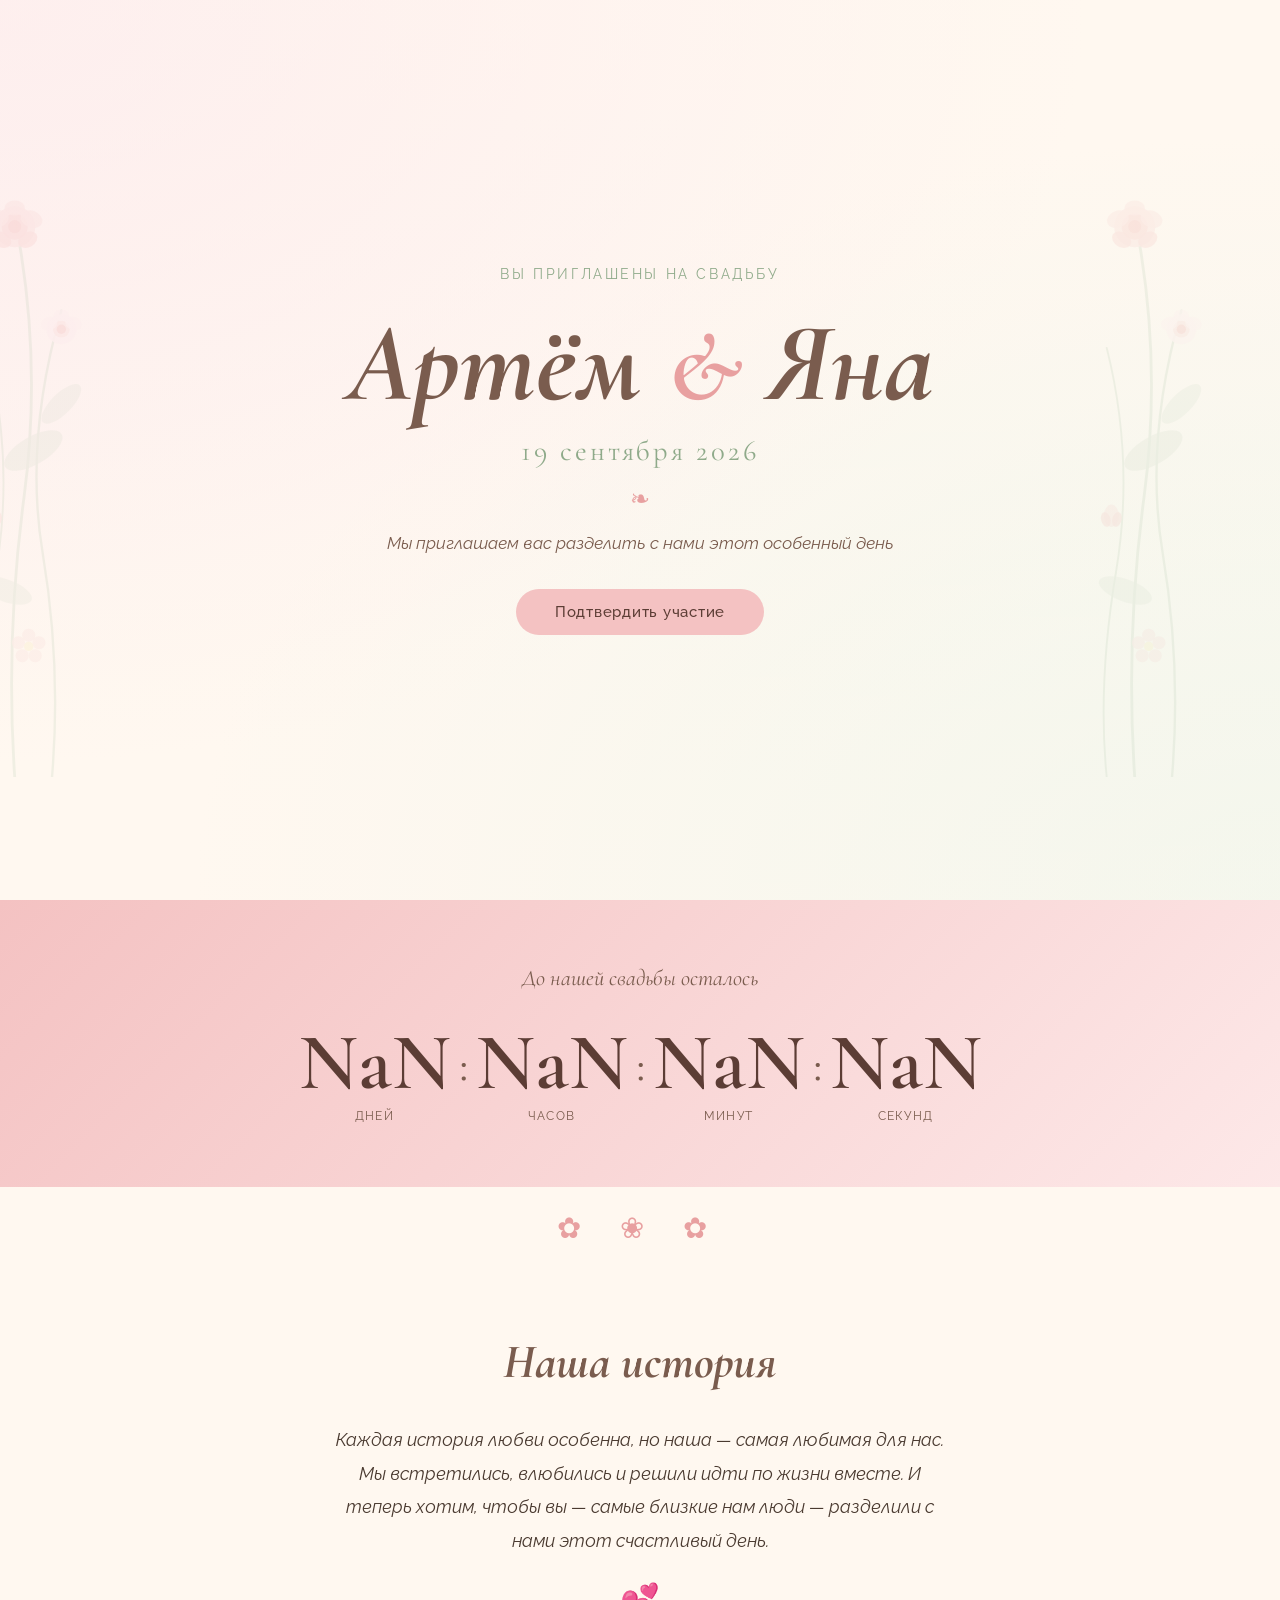
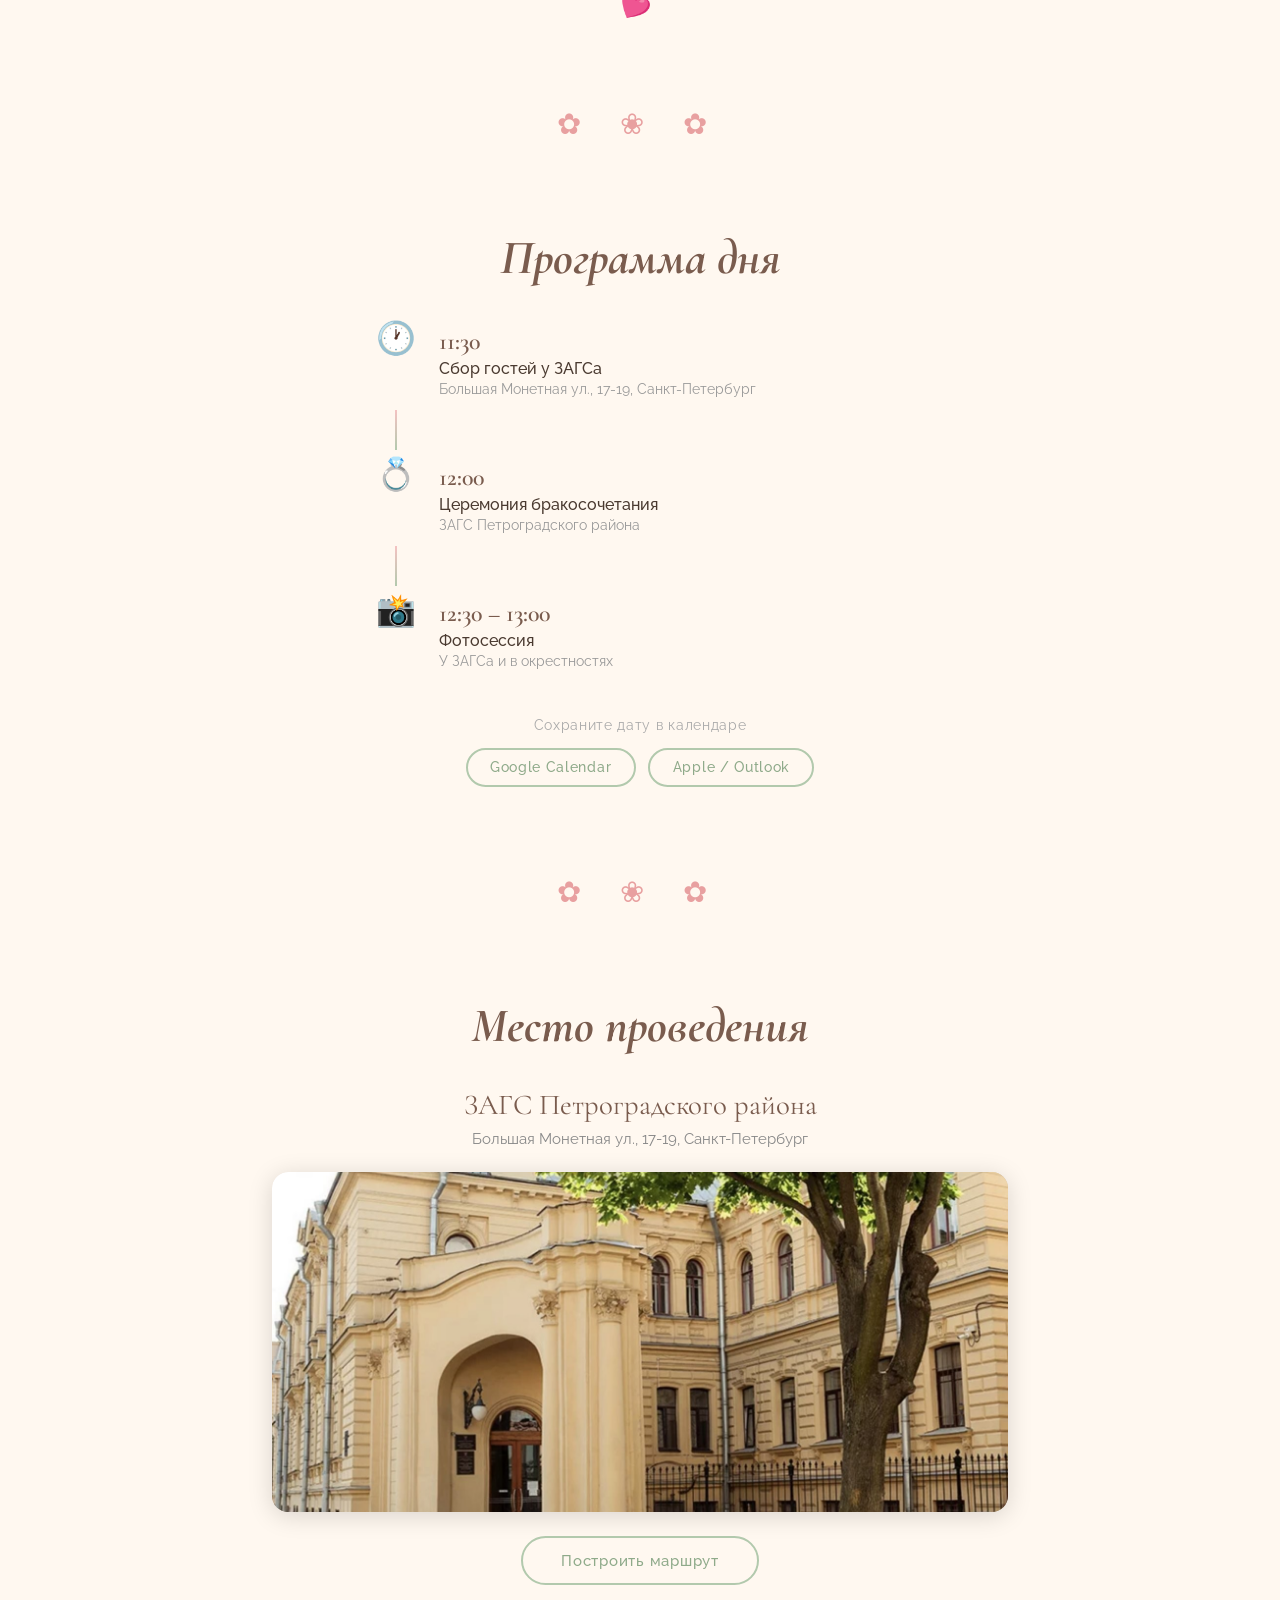
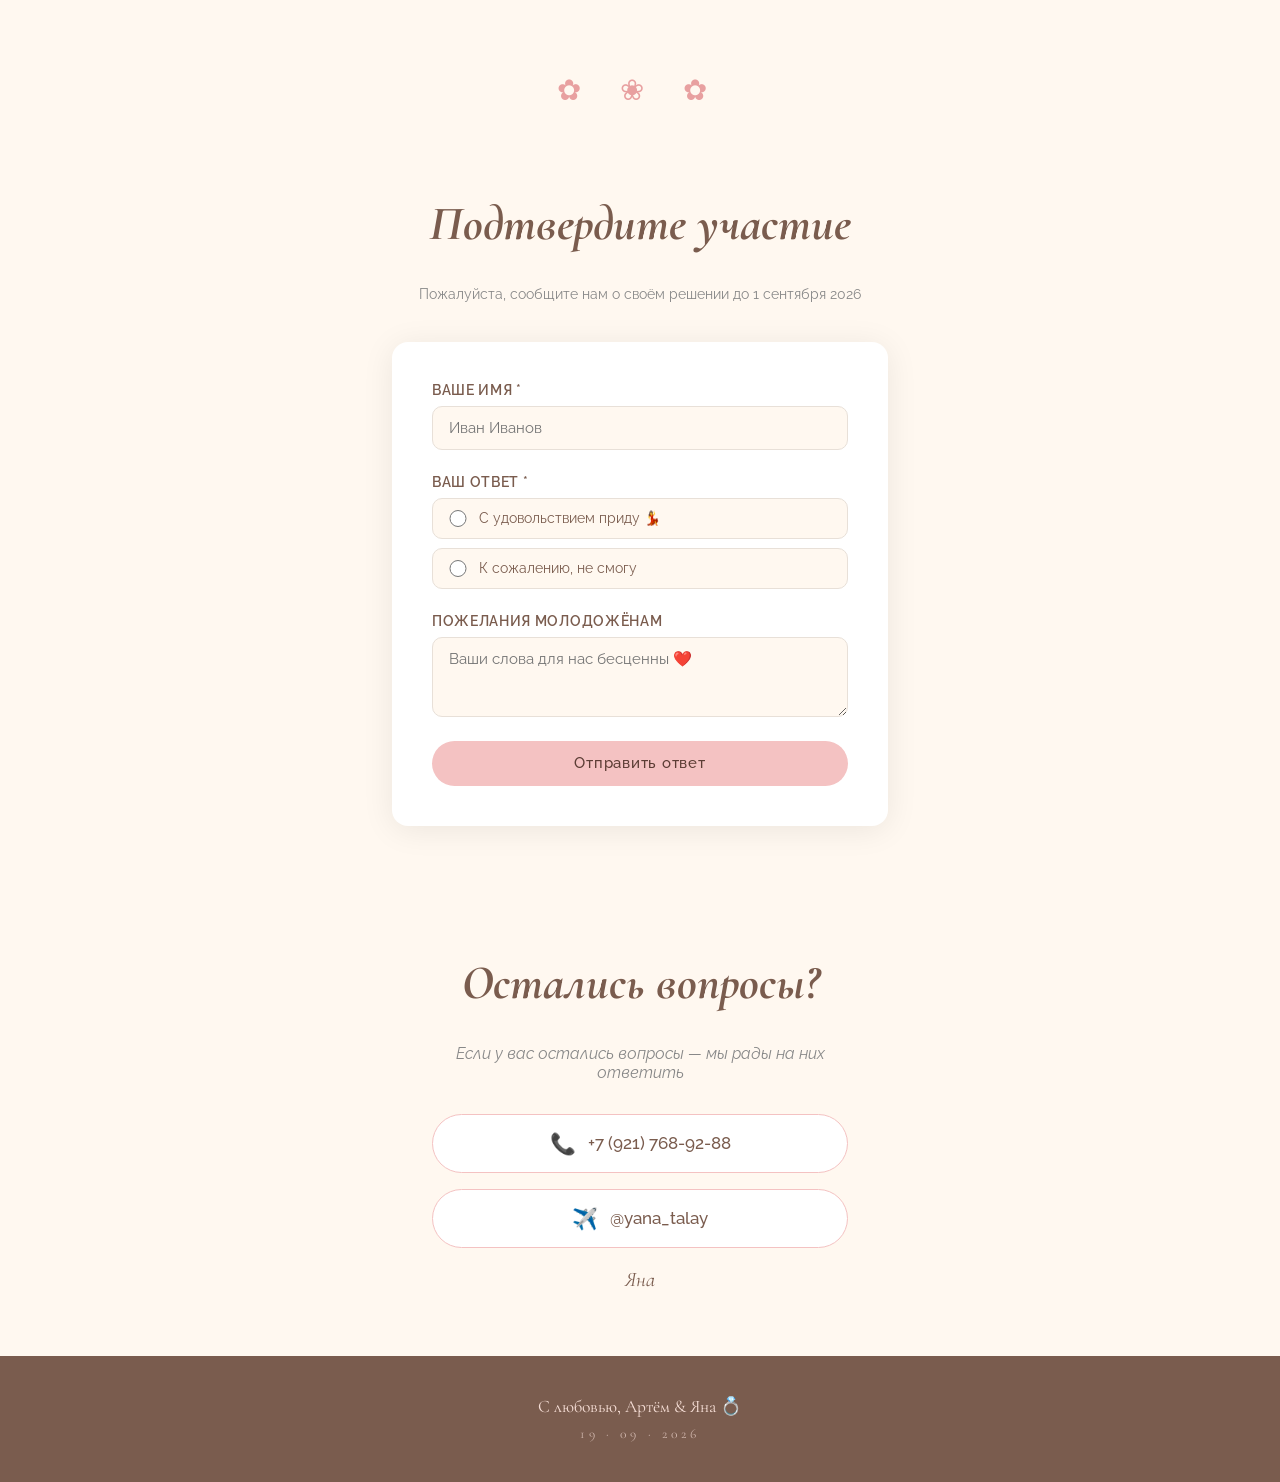
==== templates/index.html @ b703aa90 "init: wedding invitation site" ====
<!DOCTYPE html>
<html lang="ru">
<head>
  <meta charset="UTF-8" />
  <meta name="viewport" content="width=device-width, initial-scale=1.0" />
  <title>Артём & Яна — 19.09.2026</title>
  <link rel="preconnect" href="https://fonts.googleapis.com" />
  <link rel="preconnect" href="https://fonts.gstatic.com" crossorigin />
  <link href="https://fonts.googleapis.com/css2?family=Cormorant+Garamond:ital,wght@0,400;0,600;1,400;1,600&family=Raleway:wght@300;400;500&display=swap" rel="stylesheet" />
  <link rel="stylesheet" href="/static/css/style.css" />
</head>
<body>

  <!-- ПРЕЛОАДЕР -->
  <div id="preloader">
    <div class="preloader__inner">
      <div class="preloader__rings">
        <div class="preloader__ring preloader__ring--left"></div>
        <div class="preloader__ring preloader__ring--right"></div>
      </div>
      <p class="preloader__names">Артём <span>&amp;</span> Яна</p>
      <p class="preloader__date">19 · 09 · 2026</p>
    </div>
  </div>

  <!-- HERO -->
  <section class="hero">
    <video class="hero__video" autoplay muted loop playsinline>
      <source src="/static/images/rings.mp4" type="video/mp4" />
    </video>
    <div class="hero__overlay"></div>
    <div class="hero__flowers hero__flowers--left"></div>
    <div class="hero__flowers hero__flowers--right"></div>
    <div class="hero__content">
      <p class="hero__pre">Вы приглашены на свадьбу</p>
      <h1 class="hero__names">Артём <span class="hero__ampersand">&amp;</span> Яна</h1>
      <p class="hero__date">19 сентября 2026</p>
      <div class="hero__divider">❧</div>
      <p class="hero__subtitle">Мы приглашаем вас разделить с нами этот особенный день</p>
      <a href="#rsvp" class="btn btn--primary">Подтвердить участие</a>
    </div>
  </section>

  <!-- ТАЙМЕР -->
  <section class="countdown reveal">
    <p class="countdown__label">До нашей свадьбы осталось</p>
    <div class="countdown__grid">
      <div class="countdown__item">
        <span class="countdown__num" id="cd-days">--</span>
        <span class="countdown__unit">дней</span>
      </div>
      <div class="countdown__sep">:</div>
      <div class="countdown__item">
        <span class="countdown__num" id="cd-hours">--</span>
        <span class="countdown__unit">часов</span>
      </div>
      <div class="countdown__sep">:</div>
      <div class="countdown__item">
        <span class="countdown__num" id="cd-minutes">--</span>
        <span class="countdown__unit">минут</span>
      </div>
      <div class="countdown__sep">:</div>
      <div class="countdown__item">
        <span class="countdown__num" id="cd-seconds">--</span>
        <span class="countdown__unit">секунд</span>
      </div>
    </div>
  </section>

  <div class="floral-divider reveal">✿ ❀ ✿</div>

  <!-- ИСТОРИЯ -->
  <section class="story reveal">
    <h2 class="section-title">Наша история</h2>
    <p class="story__text">
      Каждая история любви особенна, но наша — самая любимая для нас.
      Мы встретились, влюбились и решили идти по жизни вместе.
      И теперь хотим, чтобы вы — самые близкие нам люди — разделили с нами
      этот счастливый день.
    </p>
    <div class="story__hearts">💕</div>
  </section>

  <div class="floral-divider reveal">✿ ❀ ✿</div>

  <!-- ПРОГРАММА -->
  <section class="schedule reveal">
    <h2 class="section-title">Программа дня</h2>
    <div class="schedule__list">
      <div class="schedule__item">
        <div class="schedule__icon">🕐</div>
        <div class="schedule__info">
          <span class="schedule__time">11:30</span>
          <span class="schedule__event">Сбор гостей у ЗАГСа</span>
          <span class="schedule__place">Большая Монетная ул., 17-19, Санкт-Петербург</span>
        </div>
      </div>
      <div class="schedule__connector"></div>
      <div class="schedule__item">
        <div class="schedule__icon">💍</div>
        <div class="schedule__info">
          <span class="schedule__time">12:00</span>
          <span class="schedule__event">Церемония бракосочетания</span>
          <span class="schedule__place">ЗАГС Петроградского района</span>
        </div>
      </div>
      <div class="schedule__connector"></div>
      <div class="schedule__item">
        <div class="schedule__icon">📸</div>
        <div class="schedule__info">
          <span class="schedule__time">12:30 – 13:00</span>
          <span class="schedule__event">Фотосессия</span>
          <span class="schedule__place">У ЗАГСа и в окрестностях</span>
        </div>
      </div>
    </div>
    <div class="schedule__calendar">
      <p class="schedule__calendar-label">Сохраните дату в календаре</p>
      <div class="schedule__calendar-btns">
        <a class="btn btn--secondary btn--sm"
           href="https://calendar.google.com/calendar/render?action=TEMPLATE&text=%D0%A1%D0%B2%D0%B0%D0%B4%D1%8C%D0%B1%D0%B0+%D0%90%D1%80%D1%82%D1%91%D0%BC%D0%B0+%26+%D0%AF%D0%BD%D1%8B&dates=20260919T113000/20260919T150000&details=%D0%A1%D0%B1%D0%BE%D1%80+%D0%B3%D0%BE%D1%81%D1%82%D0%B5%D0%B9+%D0%B2+11%3A30%2C+%D1%86%D0%B5%D1%80%D0%B5%D0%BC%D0%BE%D0%BD%D0%B8%D1%8F+%D0%B2+12%3A00&location=%D0%91%D0%BE%D0%BB%D1%8C%D1%88%D0%B0%D1%8F+%D0%9C%D0%BE%D0%BD%D0%B5%D1%82%D0%BD%D0%B0%D1%8F+%D1%83%D0%BB.%2C+17-19%2C+%D0%A1%D0%B0%D0%BD%D0%BA%D1%82-%D0%9F%D0%B5%D1%82%D0%B5%D1%80%D0%B1%D1%83%D1%80%D0%B3"
           target="_blank" rel="noopener">
          Google Calendar
        </a>
        <a class="btn btn--secondary btn--sm" href="/calendar.ics">
          Apple / Outlook
        </a>
      </div>
    </div>
  </section>

  <div class="floral-divider reveal">✿ ❀ ✿</div>

  <!-- МЕСТО -->
  <section class="location reveal">
    <h2 class="section-title">Место проведения</h2>
    <p class="location__name">ЗАГС Петроградского района</p>
    <p class="location__address">Большая Монетная ул., 17-19, Санкт-Петербург</p>
    <div class="location__photo">
      <img src="/static/images/zags.jpg" alt="ЗАГС Петроградского района, Санкт-Петербург" loading="lazy" />
    </div>
    <a
      href="https://yandex.ru/maps/?text=%D0%91%D0%BE%D0%BB%D1%8C%D1%88%D0%B0%D1%8F+%D0%9C%D0%BE%D0%BD%D0%B5%D1%82%D0%BD%D0%B0%D1%8F+17-19+%D0%A1%D0%B0%D0%BD%D0%BA%D1%82-%D0%9F%D0%B5%D1%82%D0%B5%D1%80%D0%B1%D1%83%D1%80%D0%B3"
      target="_blank" rel="noopener" class="btn btn--secondary">
      Построить маршрут
    </a>
  </section>

  <div class="floral-divider reveal">✿ ❀ ✿</div>

  <!-- RSVP -->
  <section class="rsvp reveal" id="rsvp">
    <h2 class="section-title">Подтвердите участие</h2>
    <p class="rsvp__subtitle">Пожалуйста, сообщите нам о своём решении до 1 сентября 2026</p>
    <form class="rsvp__form" method="post" action="/rsvp">
      <div class="form-group">
        <label for="name">Ваше имя *</label>
        <input type="text" id="name" name="name" placeholder="Иван Иванов" required />
      </div>
      <div class="form-group">
        <label>Ваш ответ *</label>
        <div class="radio-group">
          <label class="radio-label">
            <input type="radio" name="attending" value="yes" required />
            <span>С удовольствием приду 💃</span>
          </label>
          <label class="radio-label">
            <input type="radio" name="attending" value="no" />
            <span>К сожалению, не смогу</span>
          </label>
        </div>
      </div>
      <div class="form-group">
        <label for="comment">Пожелания молодожёнам</label>
        <textarea id="comment" name="comment" rows="3" placeholder="Ваши слова для нас бесценны ❤️"></textarea>
      </div>
      <button type="submit" class="btn btn--primary btn--full">Отправить ответ</button>
    </form>
  </section>

  <!-- КОНТАКТЫ -->
  <section class="contacts reveal">
    <h2 class="section-title">Остались вопросы?</h2>
    <p class="contacts__text">Если у вас остались вопросы — мы рады на них ответить</p>
    <div class="contacts__list">
      <a class="contacts__item" href="tel:+79217689288">
        <span class="contacts__icon">📞</span>
        <span>+7 (921) 768-92-88</span>
      </a>
      <a class="contacts__item" href="https://t.me/yana_talay" target="_blank" rel="noopener">
        <span class="contacts__icon">✈️</span>
        <span>@yana_talay</span>
      </a>
    </div>
    <p class="contacts__name">Яна</p>
  </section>

  <!-- FOOTER -->
  <footer class="footer">
    <p>С любовью, Артём &amp; Яна 💍</p>
    <p class="footer__date">19 · 09 · 2026</p>
  </footer>

  <script>
    const WEDDING_DATE = "{{ wedding_date }}";
  </script>
  <script src="/static/js/main.js"></script>
</body>
</html>
---- static/css/style.css ----
/* ===== PRELOADER ===== */
#preloader {
  position: fixed;
  inset: 0;
  z-index: 9999;
  background: var(--cream, #FFF8F0);
  display: flex;
  align-items: center;
  justify-content: center;
  transition: opacity 0.6s ease, visibility 0.6s ease;
}

#preloader.hidden {
  opacity: 0;
  visibility: hidden;
}

.preloader__inner {
  text-align: center;
}

.preloader__rings {
  display: flex;
  justify-content: center;
  align-items: center;
  margin-bottom: 1.5rem;
  position: relative;
  height: 80px;
}

.preloader__ring {
  width: 60px;
  height: 60px;
  border-radius: 50%;
  border: 5px solid #F4C2C2;
  position: absolute;
  animation: ring-swing 1.6s ease-in-out infinite;
}

.preloader__ring--left  { left: calc(50% - 44px); animation-delay: 0s; border-color: #F4C2C2; }
.preloader__ring--right { left: calc(50% - 20px); animation-delay: 0.15s; border-color: #B2C9AD; }

@keyframes ring-swing {
  0%, 100% { transform: translateY(0); }
  50%       { transform: translateY(-12px); }
}

.preloader__names {
  font-family: 'Cormorant Garamond', serif;
  font-size: 2.2rem;
  font-style: italic;
  color: #7a5c4e;
  margin-bottom: 0.4rem;
}

.preloader__names span { color: #F4C2C2; }

.preloader__date {
  font-size: 0.8rem;
  letter-spacing: 0.3em;
  color: #B2C9AD;
  text-transform: uppercase;
}

/* ===== RESET & BASE ===== */
*, *::before, *::after { box-sizing: border-box; margin: 0; padding: 0; }

:root {
  --pink:    #F4C2C2;
  --pink-dk: #e8a0a0;
  --cream:   #FFF8F0;
  --sage:    #B2C9AD;
  --sage-dk: #8faa8a;
  --brown:   #7a5c4e;
  --brown-dk:#5c3d35;
  --text:    #4a3a30;
  --radius:  16px;
}

html { scroll-behavior: smooth; }

body {
  font-family: 'Raleway', sans-serif;
  background: var(--cream);
  color: var(--text);
  overflow-x: hidden;
}

/* ===== TYPOGRAPHY ===== */
h1, h2, h3 { font-family: 'Cormorant Garamond', serif; }

.section-title {
  font-size: clamp(2rem, 5vw, 3rem);
  color: var(--brown);
  text-align: center;
  margin-bottom: 2rem;
  font-style: italic;
}

/* ===== BUTTONS ===== */
.btn {
  display: inline-block;
  padding: 0.85rem 2.4rem;
  border-radius: 50px;
  font-family: 'Raleway', sans-serif;
  font-size: 0.95rem;
  font-weight: 500;
  letter-spacing: 0.05em;
  text-decoration: none;
  cursor: pointer;
  border: none;
  transition: transform 0.2s, box-shadow 0.2s;
}
.btn:hover { transform: translateY(-2px); box-shadow: 0 6px 20px rgba(0,0,0,0.15); }
.btn:active { transform: translateY(0); }

.btn--primary {
  background: var(--pink);
  color: var(--brown-dk);
}
.btn--primary:hover { background: var(--pink-dk); }

.btn--secondary {
  background: transparent;
  color: var(--sage-dk);
  border: 2px solid var(--sage);
}
.btn--secondary:hover { background: var(--sage); color: #fff; }

.btn--full { width: 100%; text-align: center; }
.btn--sm { padding: 0.6rem 1.4rem; font-size: 0.85rem; }

/* ===== HERO ===== */
.hero {
  position: relative;
  min-height: 100vh;
  display: flex;
  align-items: center;
  justify-content: center;
  text-align: center;
  padding: 2rem;
  background:
    radial-gradient(ellipse at top left, #fce4ec 0%, transparent 60%),
    radial-gradient(ellipse at bottom right, #e8f5e9 0%, transparent 60%),
    var(--cream);
  overflow: hidden;
}

/* Video background */
.hero__video {
  position: absolute;
  inset: 0;
  width: 100%; height: 100%;
  object-fit: cover;
  z-index: 0;
  opacity: 0.28;
}

/* Dark/light overlay so text stays readable over video */
.hero__overlay {
  position: absolute;
  inset: 0;
  background: linear-gradient(
    to bottom,
    rgba(255,248,240,0.55) 0%,
    rgba(255,248,240,0.35) 50%,
    rgba(255,248,240,0.55) 100%
  );
  z-index: 0;
}

.hero__flowers {
  position: absolute;
  top: 0; bottom: 0;
  width: 280px;
  background-repeat: no-repeat;
  background-size: contain;
  opacity: 0.18;
  pointer-events: none;
}
.hero__flowers--left  { left: -60px;  background-image: url('/static/images/flowers-left.svg'); background-position: left center; z-index: 1; }
.hero__flowers--right { right: -60px; background-image: url('/static/images/flowers-right.svg'); background-position: right center; transform: scaleX(-1); z-index: 1; }

.hero__content { position: relative; z-index: 2; max-width: 680px; }

.hero__pre {
  font-size: 0.9rem;
  letter-spacing: 0.18em;
  text-transform: uppercase;
  color: var(--sage-dk);
  margin-bottom: 1.2rem;
}

.hero__names {
  font-size: clamp(3.5rem, 10vw, 7rem);
  font-style: italic;
  color: var(--brown);
  line-height: 1.1;
  margin-bottom: 0.5rem;
}

.hero__ampersand {
  color: var(--pink-dk);
  font-size: 0.85em;
}

.hero__date {
  font-family: 'Cormorant Garamond', serif;
  font-size: clamp(1.2rem, 3vw, 1.8rem);
  color: var(--sage-dk);
  letter-spacing: 0.1em;
  margin-bottom: 1rem;
}

.hero__divider {
  font-size: 1.5rem;
  color: var(--pink-dk);
  margin: 1rem 0;
  animation: pulse 2.5s ease-in-out infinite;
}

@keyframes pulse {
  0%, 100% { transform: scale(1); opacity: 1; }
  50%       { transform: scale(1.12); opacity: 0.75; }
}

.hero__subtitle {
  font-size: 1.05rem;
  color: var(--brown);
  line-height: 1.7;
  margin-bottom: 2rem;
  font-style: italic;
}

/* ===== COUNTDOWN ===== */
.countdown {
  background: linear-gradient(135deg, var(--pink) 0%, #fde8e8 100%);
  padding: 4rem 2rem;
  text-align: center;
}

.countdown__label {
  font-family: 'Cormorant Garamond', serif;
  font-size: 1.4rem;
  font-style: italic;
  color: var(--brown);
  margin-bottom: 2rem;
}

.countdown__grid {
  display: flex;
  justify-content: center;
  align-items: center;
  gap: 0.5rem;
  flex-wrap: wrap;
}

.countdown__item {
  display: flex;
  flex-direction: column;
  align-items: center;
  min-width: 80px;
}

.countdown__num {
  font-family: 'Cormorant Garamond', serif;
  font-size: clamp(3rem, 8vw, 5rem);
  font-weight: 600;
  color: var(--brown-dk);
  line-height: 1;
}

.countdown__unit {
  font-size: 0.75rem;
  letter-spacing: 0.1em;
  text-transform: uppercase;
  color: var(--brown);
  margin-top: 0.4rem;
}

.countdown__sep {
  font-family: 'Cormorant Garamond', serif;
  font-size: 3rem;
  color: var(--brown);
  padding-bottom: 1rem;
}

/* ===== FLORAL DIVIDER ===== */
.floral-divider {
  text-align: center;
  font-size: 1.8rem;
  color: var(--pink-dk);
  padding: 1.5rem 0;
  letter-spacing: 1rem;
  opacity: 0.6;
}

/* ===== STORY ===== */
.story {
  max-width: 680px;
  margin: 0 auto;
  padding: 4rem 2rem;
  text-align: center;
}

.story__text {
  font-size: 1.1rem;
  line-height: 1.9;
  color: var(--text);
  font-style: italic;
}

.story__hearts {
  font-size: 2rem;
  margin-top: 1.5rem;
  animation: pulse 2.5s ease-in-out infinite;
}

/* ===== SCHEDULE ===== */
.schedule {
  max-width: 600px;
  margin: 0 auto;
  padding: 4rem 2rem;
}

.schedule__list { display: flex; flex-direction: column; align-items: flex-start; }

.schedule__item {
  display: flex;
  align-items: flex-start;
  gap: 1.2rem;
  width: 100%;
}

.schedule__icon {
  font-size: 2rem;
  flex-shrink: 0;
  width: 3rem;
  text-align: center;
}

.schedule__info {
  display: flex;
  flex-direction: column;
  gap: 0.2rem;
  padding: 0.5rem 0;
}

.schedule__time {
  font-family: 'Cormorant Garamond', serif;
  font-size: 1.5rem;
  font-weight: 600;
  color: var(--brown);
}

.schedule__event {
  font-size: 1rem;
  font-weight: 500;
  color: var(--text);
}

.schedule__place {
  font-size: 0.85rem;
  color: #999;
}

.schedule__calendar {
  text-align: center;
  margin-top: 2.5rem;
}

.schedule__calendar-label {
  font-size: 0.85rem;
  color: #aaa;
  margin-bottom: 0.9rem;
  letter-spacing: 0.05em;
}

.schedule__calendar-btns {
  display: flex;
  gap: 0.8rem;
  justify-content: center;
  flex-wrap: wrap;
}

.schedule__connector {
  width: 2px;
  height: 2.5rem;
  background: linear-gradient(to bottom, var(--pink), var(--sage));
  margin-left: 1.45rem;
  margin: 0.3rem 0 0.3rem 1.45rem;
}

/* ===== LOCATION ===== */
.location {
  max-width: 800px;
  margin: 0 auto;
  padding: 4rem 2rem;
  text-align: center;
}

.location__name {
  font-family: 'Cormorant Garamond', serif;
  font-size: 1.8rem;
  color: var(--brown);
  margin-bottom: 0.5rem;
}

.location__address {
  color: #888;
  margin-bottom: 1.5rem;
  font-size: 0.95rem;
}

.location__photo {
  border-radius: var(--radius);
  overflow: hidden;
  margin-bottom: 1.5rem;
  box-shadow: 0 4px 24px rgba(0,0,0,0.15);
  /* Fallback gradient when image not loaded */
  background: linear-gradient(135deg, #e8d5c4 0%, #c9b8a8 100%);
  min-height: 260px;
  display: flex;
  align-items: center;
  justify-content: center;
}

.location__photo img {
  width: 100%;
  height: 340px;
  object-fit: cover;
  display: block;
}

.location__map {
  border-radius: var(--radius);
  overflow: hidden;
  margin-bottom: 1.5rem;
  box-shadow: 0 4px 24px rgba(0,0,0,0.12);
}

/* ===== RSVP ===== */
.rsvp {
  max-width: 560px;
  margin: 0 auto;
  padding: 4rem 2rem;
}

.rsvp__subtitle {
  text-align: center;
  color: #888;
  font-size: 0.9rem;
  margin-bottom: 2.5rem;
}

.rsvp__form {
  background: #fff;
  border-radius: var(--radius);
  padding: 2.5rem;
  box-shadow: 0 4px 32px rgba(0,0,0,0.08);
}

.form-group {
  display: flex;
  flex-direction: column;
  gap: 0.5rem;
  margin-bottom: 1.5rem;
}

.form-group label {
  font-size: 0.85rem;
  font-weight: 600;
  letter-spacing: 0.05em;
  color: var(--brown);
  text-transform: uppercase;
}

.form-group input[type="text"],
.form-group textarea {
  border: 1.5px solid #e8e0d8;
  border-radius: 10px;
  padding: 0.75rem 1rem;
  font-family: 'Raleway', sans-serif;
  font-size: 0.95rem;
  color: var(--text);
  background: var(--cream);
  transition: border-color 0.2s, box-shadow 0.2s;
  resize: vertical;
  outline: none;
}

.form-group input[type="text"]:focus,
.form-group textarea:focus {
  border-color: var(--pink-dk);
  box-shadow: 0 0 0 3px rgba(244,194,194,0.3);
}

.radio-group {
  display: flex;
  flex-direction: column;
  gap: 0.6rem;
}

.radio-label {
  display: flex;
  align-items: center;
  gap: 0.75rem;
  cursor: pointer;
  font-size: 0.95rem;
  font-weight: 400 !important;
  text-transform: none !important;
  letter-spacing: 0 !important;
  padding: 0.65rem 1rem;
  border-radius: 10px;
  border: 1.5px solid #e8e0d8;
  background: var(--cream);
  transition: border-color 0.2s, background 0.2s;
}

.radio-label:has(input:checked) {
  border-color: var(--pink-dk);
  background: #fef0f0;
}

.radio-label input { accent-color: var(--pink-dk); width: 1.1rem; height: 1.1rem; }

/* ===== CONTACTS ===== */
.contacts {
  max-width: 480px;
  margin: 0 auto;
  padding: 4rem 2rem;
  text-align: center;
}

.contacts__text {
  color: #888;
  font-size: 1rem;
  margin-bottom: 2rem;
  font-style: italic;
}

.contacts__list {
  display: flex;
  flex-direction: column;
  gap: 1rem;
  margin-bottom: 1.2rem;
}

.contacts__item {
  display: flex;
  align-items: center;
  justify-content: center;
  gap: 0.75rem;
  padding: 1rem 1.5rem;
  background: #fff;
  border: 1.5px solid var(--pink);
  border-radius: 50px;
  text-decoration: none;
  color: var(--brown);
  font-size: 1.05rem;
  font-weight: 500;
  transition: background 0.2s, transform 0.2s;
}

.contacts__item:hover {
  background: #fef0f0;
  transform: translateY(-2px);
}

.contacts__icon { font-size: 1.3rem; }

.contacts__name {
  font-family: 'Cormorant Garamond', serif;
  font-size: 1.3rem;
  font-style: italic;
  color: var(--brown);
  margin-top: 0.5rem;
}

/* ===== THANK YOU ===== */
.thank-you {
  min-height: 100vh;
  display: flex;
  align-items: center;
  justify-content: center;
  padding: 2rem;
  background:
    radial-gradient(ellipse at top left, #fce4ec 0%, transparent 60%),
    radial-gradient(ellipse at bottom right, #e8f5e9 0%, transparent 60%),
    var(--cream);
}

.thank-you__card {
  background: #fff;
  border-radius: var(--radius);
  padding: 3.5rem 2.5rem;
  max-width: 480px;
  width: 100%;
  text-align: center;
  box-shadow: 0 8px 40px rgba(0,0,0,0.1);
}

.thank-you__icon { font-size: 4rem; margin-bottom: 1rem; }

.thank-you__title {
  font-size: 2.5rem;
  color: var(--brown);
  font-style: italic;
  margin-bottom: 1.2rem;
}

.thank-you__text {
  font-size: 1rem;
  line-height: 1.8;
  color: var(--text);
}

/* ===== FOOTER ===== */
.footer {
  background: var(--brown);
  color: #f5ddd5;
  text-align: center;
  padding: 2.5rem 1rem;
  font-family: 'Cormorant Garamond', serif;
  font-size: 1.1rem;
}

.footer__date {
  font-size: 0.85rem;
  letter-spacing: 0.3em;
  margin-top: 0.5rem;
  opacity: 0.7;
}

/* ===== REVEAL ANIMATION ===== */
.reveal {
  opacity: 0;
  transform: translateY(30px);
  transition: opacity 0.7s ease, transform 0.7s ease;
}
.reveal.visible {
  opacity: 1;
  transform: none;
}

/* ===== RESPONSIVE ===== */
@media (max-width: 600px) {
  .hero__flowers { display: none; }
  .rsvp__form { padding: 1.5rem; }
  .countdown__grid { gap: 0.3rem; }
  .countdown__item { min-width: 65px; }
  .countdown__sep { font-size: 2rem; }
  .schedule__connector { margin-left: 1.35rem; }
}
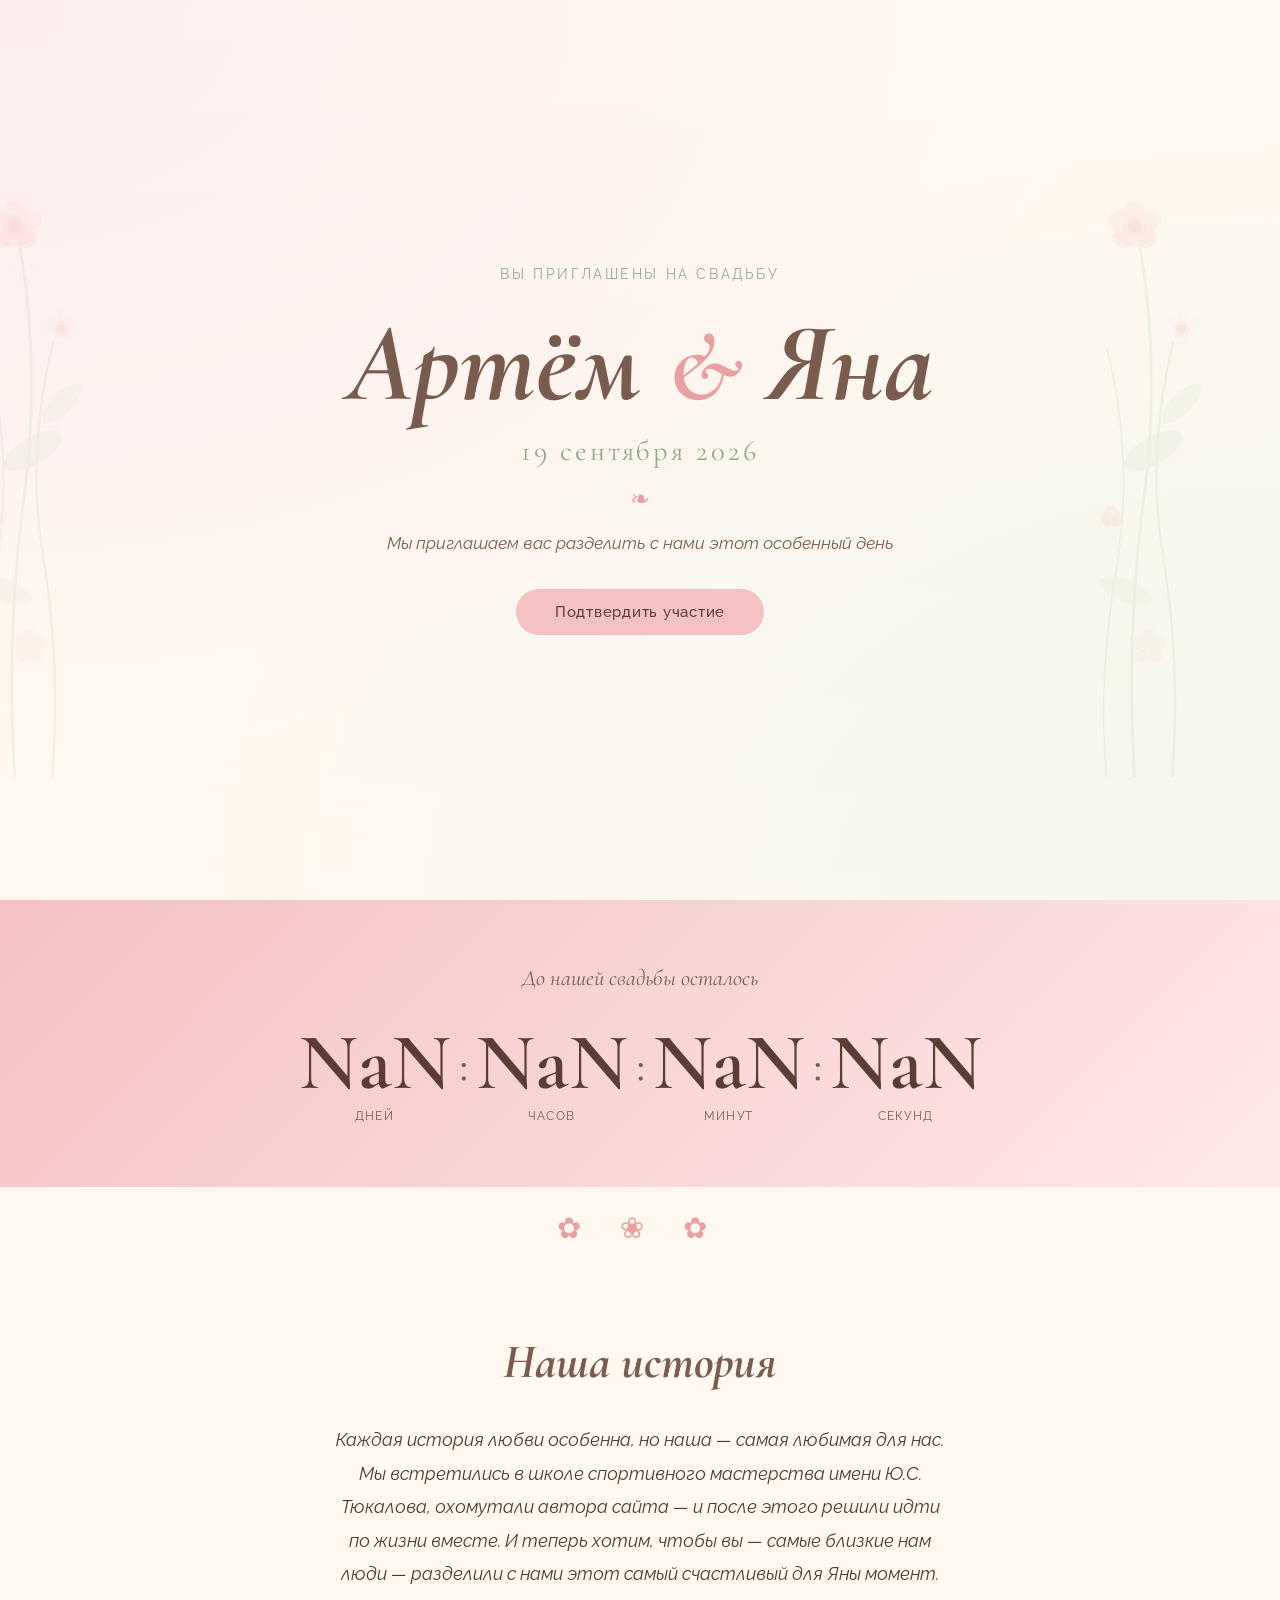
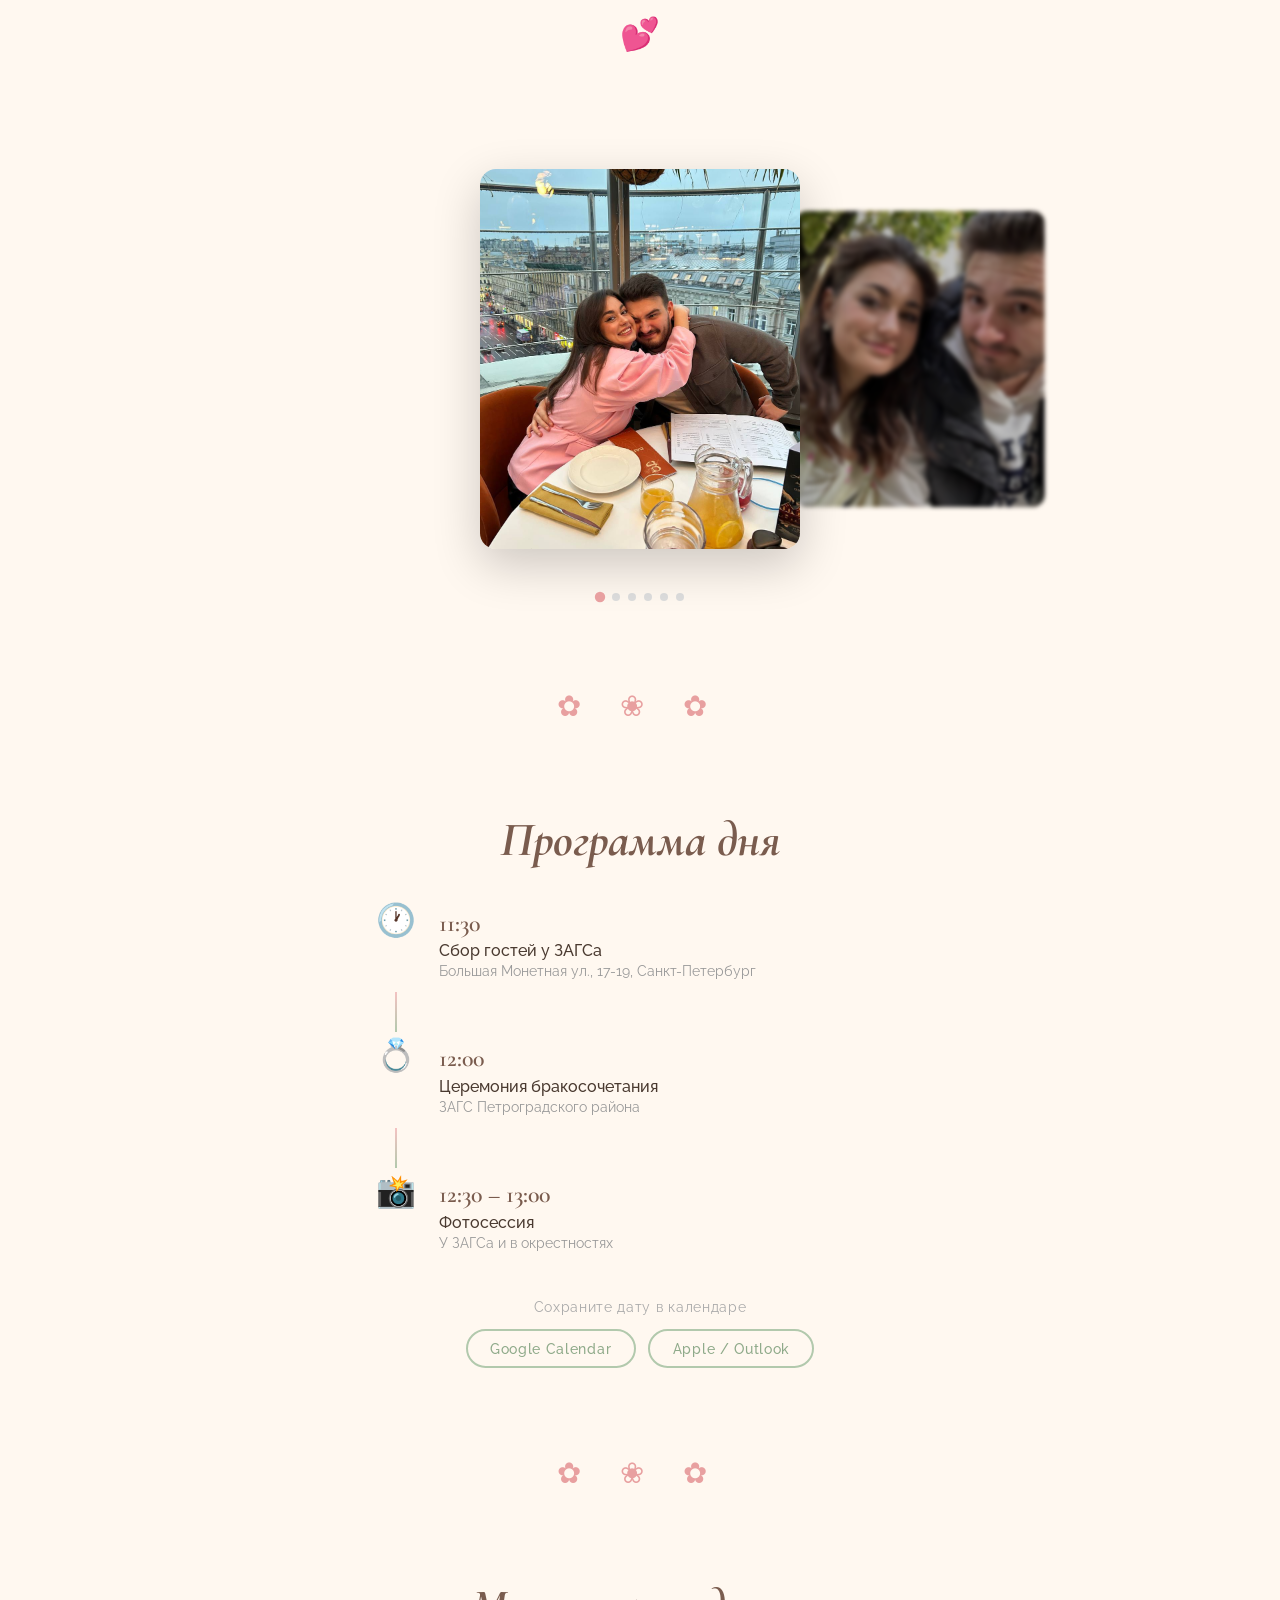
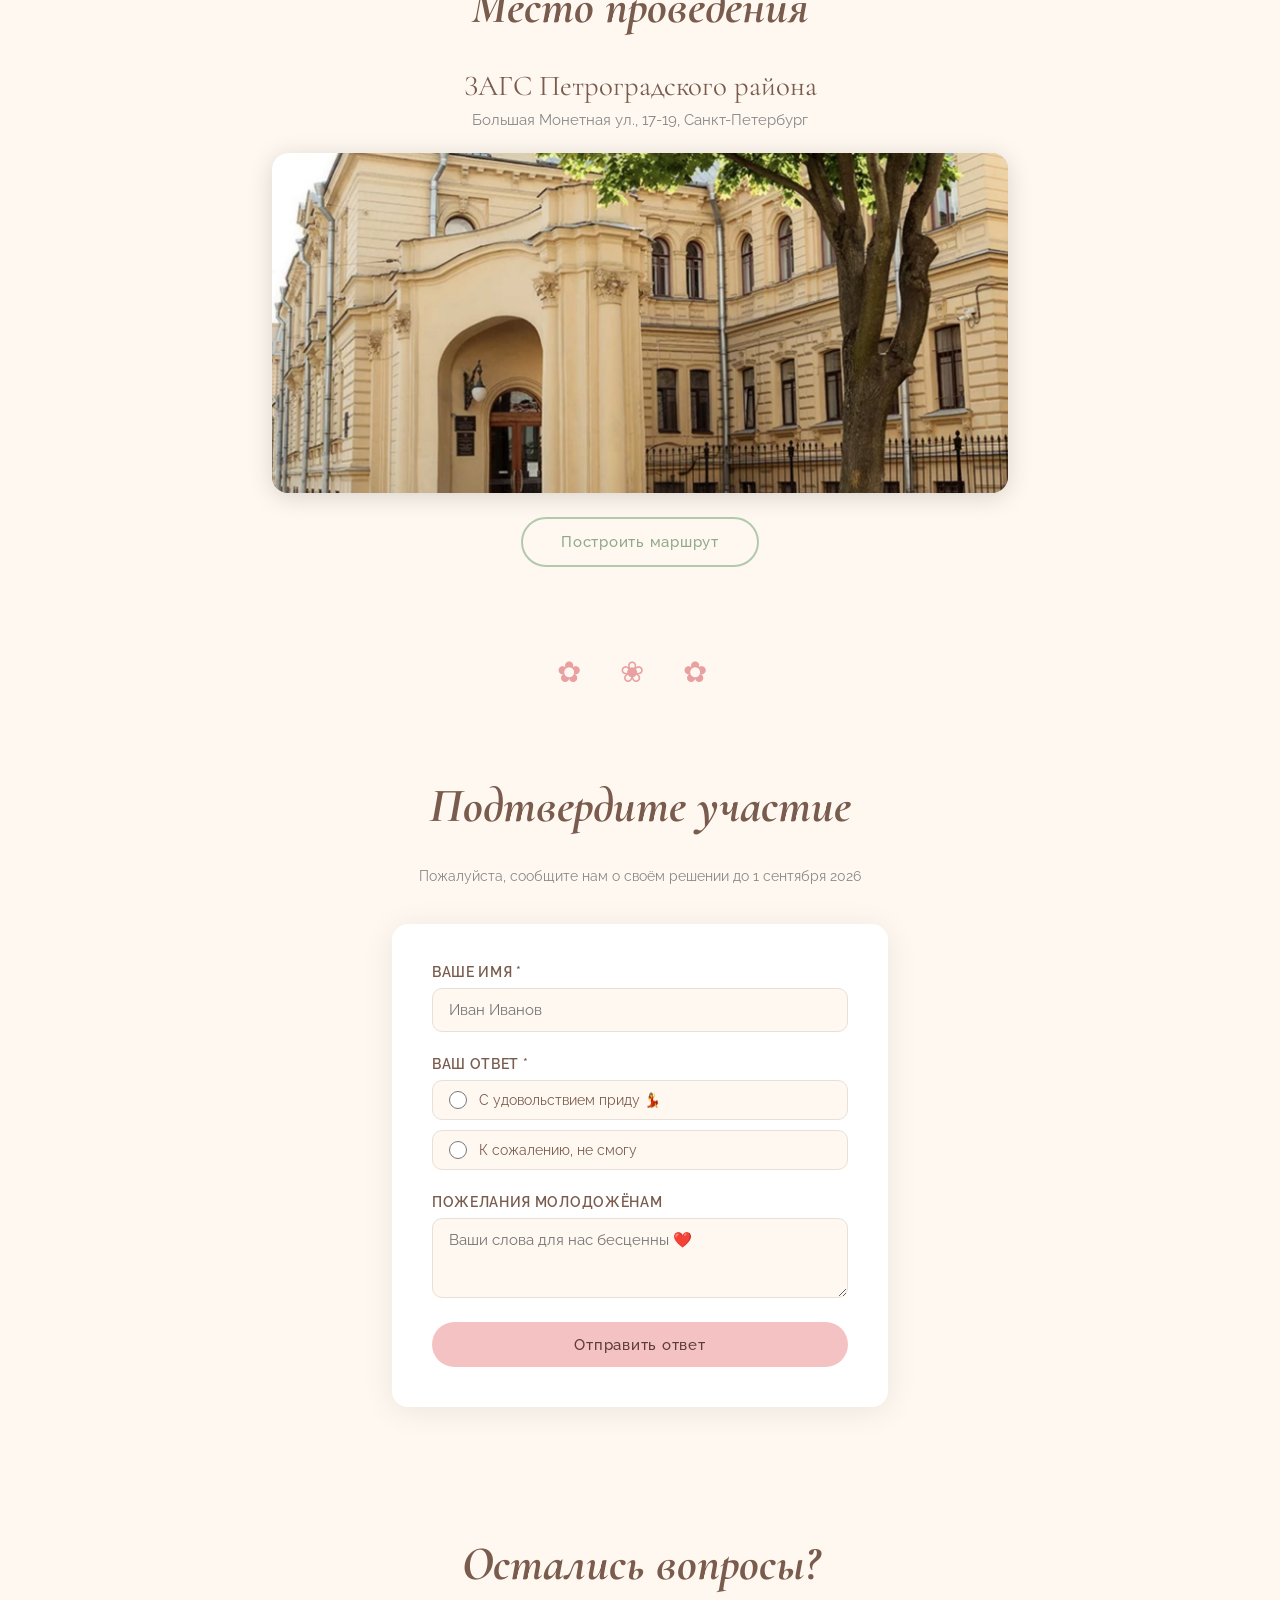
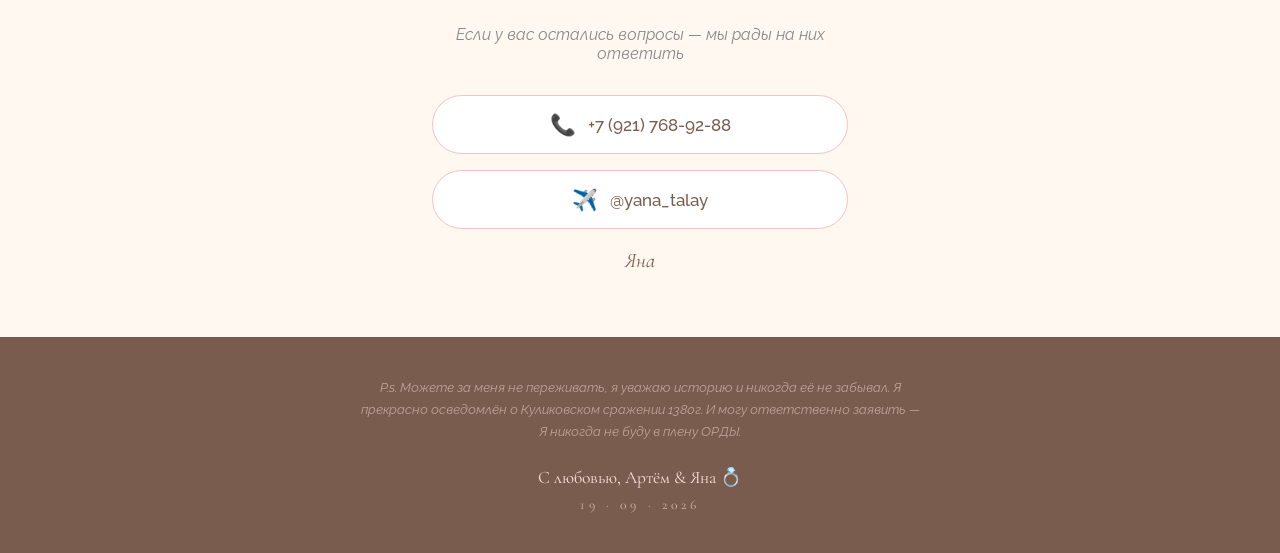
==== commit 96491ae7: "feat: add gallery carousel, story update, footer quote, mobile styles - Gallery with 5 photos + vide" ====
--- a/templates/index.html
+++ b/templates/index.html
@@ -74,11 +74,29 @@
     <h2 class="section-title">Наша история</h2>
     <p class="story__text">
       Каждая история любви особенна, но наша — самая любимая для нас.
-      Мы встретились, влюбились и решили идти по жизни вместе.
+      Мы встретились в школе спортивного мастерства имени Ю.С. Тюкалова,
+      охомутали автора сайта — и после этого решили идти по жизни вместе.
       И теперь хотим, чтобы вы — самые близкие нам люди — разделили с нами
-      этот счастливый день.
+      этот самый счастливый для Яны момент.
     </p>
     <div class="story__hearts">💕</div>
+  </section>
+
+  <!-- ГАЛЕРЕЯ -->
+  <section class="gallery reveal">
+    <div class="gallery__carousel" id="gallery">
+      <div class="gallery__slide gallery__slide--prev"></div>
+      <div class="gallery__slide gallery__slide--active"></div>
+      <div class="gallery__slide gallery__slide--next"></div>
+    </div>
+    <div class="gallery__dots" id="gallery-dots">
+      <span class="gallery__dot gallery__dot--active"></span>
+      <span class="gallery__dot"></span>
+      <span class="gallery__dot"></span>
+      <span class="gallery__dot"></span>
+      <span class="gallery__dot"></span>
+      <span class="gallery__dot"></span>
+    </div>
   </section>
 
   <div class="floral-divider reveal">✿ ❀ ✿</div>
@@ -197,6 +215,11 @@
 
   <!-- FOOTER -->
   <footer class="footer">
+    <a class="footer__quote" href="https://ru.wikipedia.org/wiki/Куликовская_битва" target="_blank" rel="noopener">
+      P.s. Можете за меня не переживать, я уважаю историю и никогда её не забывал.
+      Я прекрасно осведомлён о Куликовском сражении 1380г.
+      И могу ответственно заявить — Я никогда не буду в плену ОРДЫ.
+    </a>
     <p>С любовью, Артём &amp; Яна 💍</p>
     <p class="footer__date">19 · 09 · 2026</p>
   </footer>
--- a/static/css/style.css
+++ b/static/css/style.css
@@ -316,6 +316,86 @@
   animation: pulse 2.5s ease-in-out infinite;
 }
 
+/* ===== GALLERY ===== */
+.gallery {
+  padding: 2rem 0 4rem;
+  overflow: hidden;
+}
+
+.gallery__carousel {
+  position: relative;
+  display: flex;
+  align-items: center;
+  justify-content: center;
+  height: 420px;
+  perspective: 1000px;
+}
+
+.gallery__slide {
+  position: absolute;
+  width: 320px;
+  height: 380px;
+  border-radius: var(--radius);
+  overflow: hidden;
+  transition: all 0.6s cubic-bezier(0.4, 0, 0.2, 1);
+  cursor: pointer;
+}
+
+.gallery__slide img {
+  width: 100%;
+  height: 100%;
+  object-fit: cover;
+  display: block;
+}
+
+.gallery__slide--active {
+  transform: translateX(0) scale(1);
+  z-index: 3;
+  filter: none;
+  box-shadow: 0 16px 48px rgba(0,0,0,0.2);
+}
+
+.gallery__slide--prev {
+  transform: translateX(-280px) scale(0.78);
+  z-index: 2;
+  filter: blur(3px) brightness(0.75);
+}
+
+.gallery__slide--next {
+  transform: translateX(280px) scale(0.78);
+  z-index: 2;
+  filter: blur(3px) brightness(0.75);
+}
+
+.gallery__slide--hidden {
+  transform: translateX(0) scale(0.5);
+  z-index: 1;
+  opacity: 0;
+  pointer-events: none;
+}
+
+.gallery__dots {
+  display: flex;
+  justify-content: center;
+  gap: 0.5rem;
+  margin-top: 1.5rem;
+}
+
+.gallery__dot {
+  width: 8px;
+  height: 8px;
+  border-radius: 50%;
+  background: #ddd;
+  cursor: pointer;
+  transition: background 0.3s, transform 0.3s;
+}
+
+.gallery__dot--active {
+  background: var(--pink-dk);
+  transform: scale(1.3);
+}
+
+
 /* ===== SCHEDULE ===== */
 .schedule {
   max-width: 600px;
@@ -625,6 +705,21 @@
   font-size: 1.1rem;
 }
 
+.footer__quote {
+  display: block;
+  font-size: 0.8rem;
+  font-family: 'Raleway', sans-serif;
+  color: #f5ddd5;
+  opacity: 0.55;
+  font-style: italic;
+  max-width: 560px;
+  margin: 0 auto 1.5rem;
+  line-height: 1.7;
+  text-decoration: none;
+  transition: opacity 0.2s;
+}
+.footer__quote:hover { opacity: 0.9; text-decoration: underline; }
+
 .footer__date {
   font-size: 0.85rem;
   letter-spacing: 0.3em;
@@ -645,10 +740,64 @@
 
 /* ===== RESPONSIVE ===== */
 @media (max-width: 600px) {
+  /* Hero */
   .hero__flowers { display: none; }
-  .rsvp__form { padding: 1.5rem; }
-  .countdown__grid { gap: 0.3rem; }
-  .countdown__item { min-width: 65px; }
-  .countdown__sep { font-size: 2rem; }
-  .schedule__connector { margin-left: 1.35rem; }
+  .hero { padding: 1.5rem 1rem; }
+  .hero__pre { font-size: 0.78rem; letter-spacing: 0.12em; }
+  .hero__subtitle { font-size: 0.95rem; }
+
+  /* Countdown */
+  .countdown { padding: 2.5rem 1rem; }
+  .countdown__grid { gap: 0.2rem; }
+  .countdown__item { min-width: 60px; }
+  .countdown__num { font-size: clamp(2.2rem, 9vw, 3.5rem); }
+  .countdown__unit { font-size: 0.65rem; }
+  .countdown__sep { font-size: 1.8rem; padding-bottom: 0.8rem; }
+
+  /* Story */
+  .story { padding: 2.5rem 1.2rem; }
+  .story__text { font-size: 1rem; }
+
+  /* Schedule */
+  .schedule { padding: 2.5rem 1.2rem; }
+  .schedule__icon { font-size: 1.6rem; width: 2.4rem; }
+  .schedule__time { font-size: 1.25rem; }
+  .schedule__connector { margin-left: 1.1rem; height: 1.8rem; }
+  .schedule__calendar { margin-top: 2rem; }
+  .schedule__calendar-btns {
+    flex-direction: row;
+    gap: 0.6rem;
+  }
+  .schedule__calendar-btns .btn--sm {
+    flex: 1;
+    text-align: center;
+    padding: 0.6rem 0.5rem;
+    font-size: 0.8rem;
+  }
+
+  /* Gallery */
+  .gallery__carousel { height: 300px; }
+  .gallery__slide { width: 220px; height: 260px; }
+  .gallery__slide--prev { transform: translateX(-180px) scale(0.78); }
+  .gallery__slide--next { transform: translateX(180px) scale(0.78); }
+
+  /* Location */
+  .location { padding: 2.5rem 1.2rem; }
+  .location__name { font-size: 1.4rem; }
+  .location__photo img { height: 220px; }
+
+  /* RSVP */
+  .rsvp { padding: 2.5rem 1rem; }
+  .rsvp__form { padding: 1.5rem 1.2rem; }
+  .radio-label { padding: 0.55rem 0.8rem; font-size: 0.9rem; }
+
+  /* Contacts */
+  .contacts { padding: 2.5rem 1.2rem; }
+  .contacts__item { font-size: 0.95rem; padding: 0.85rem 1rem; }
+
+  /* Preloader */
+  .preloader__names { font-size: 1.8rem; }
+  .preloader__ring { width: 48px; height: 48px; }
+  .preloader__ring--left  { left: calc(50% - 38px); }
+  .preloader__ring--right { left: calc(50% - 16px); }
 }
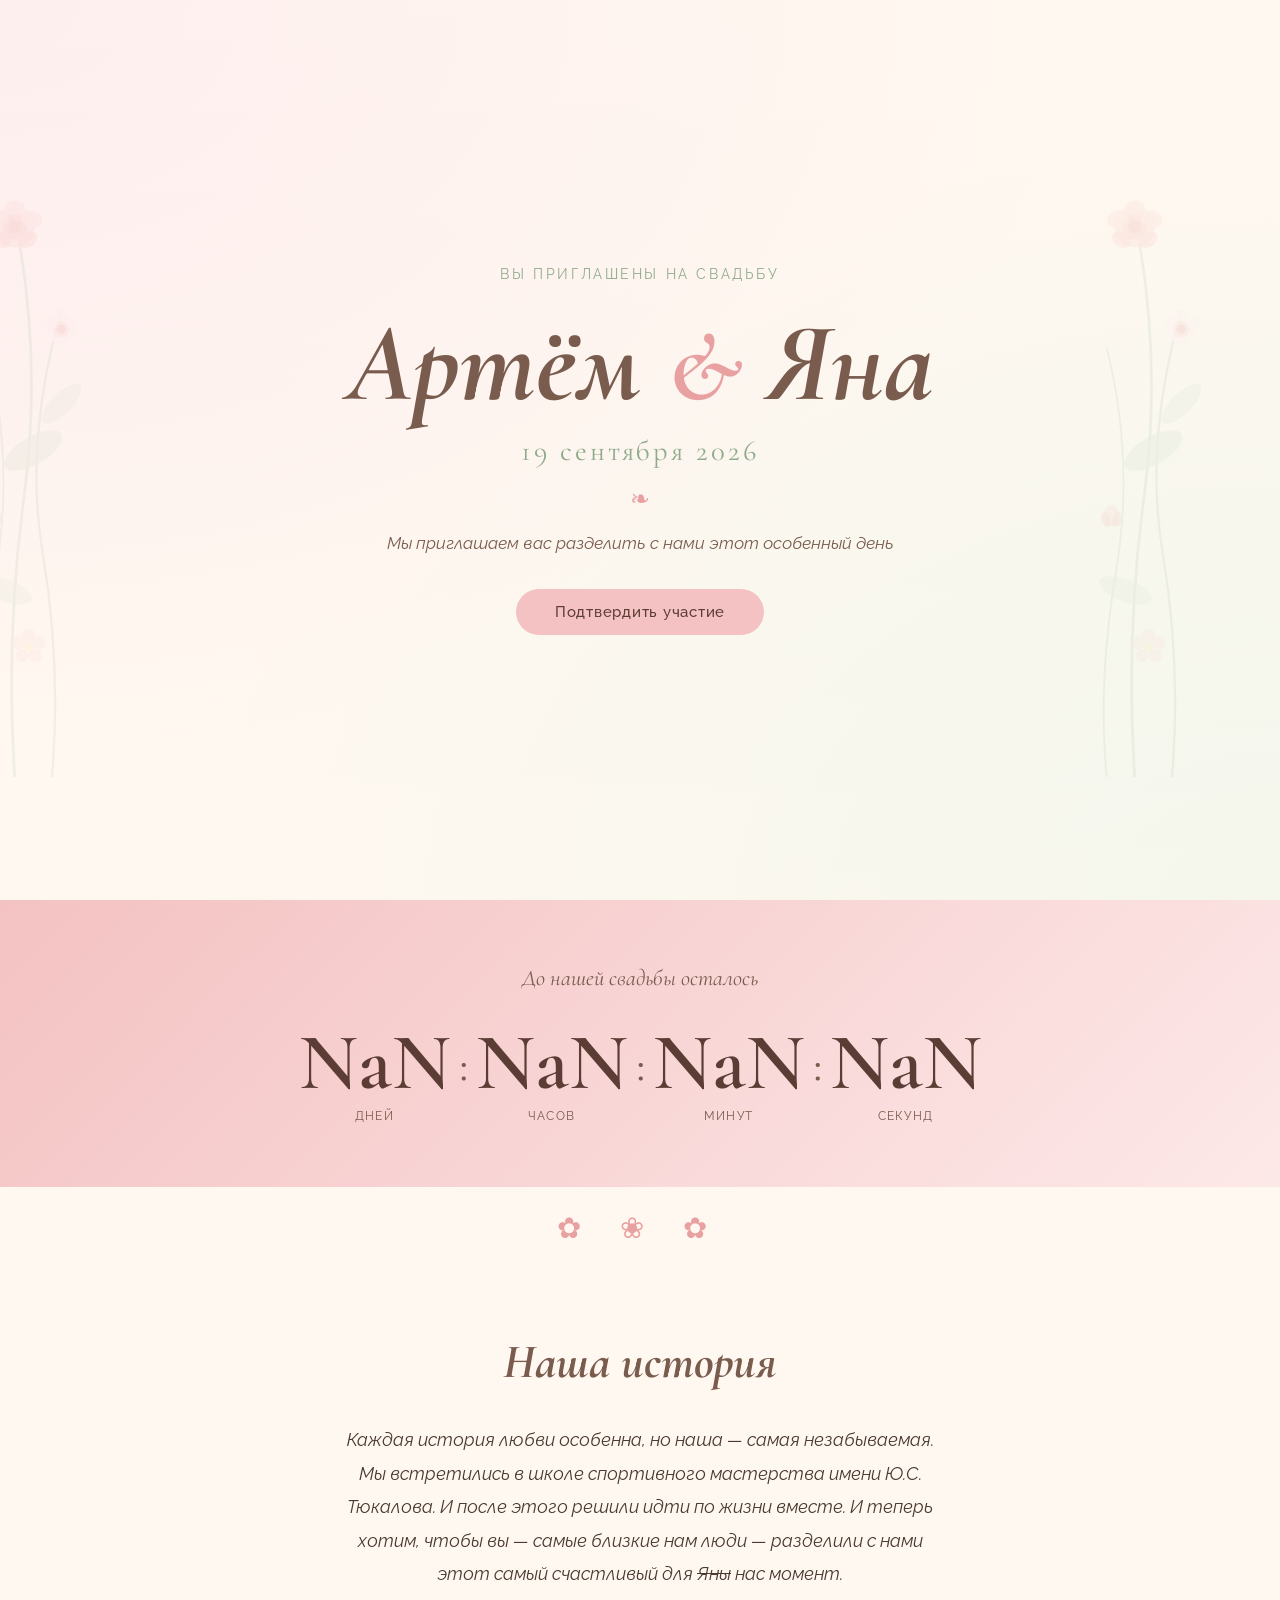
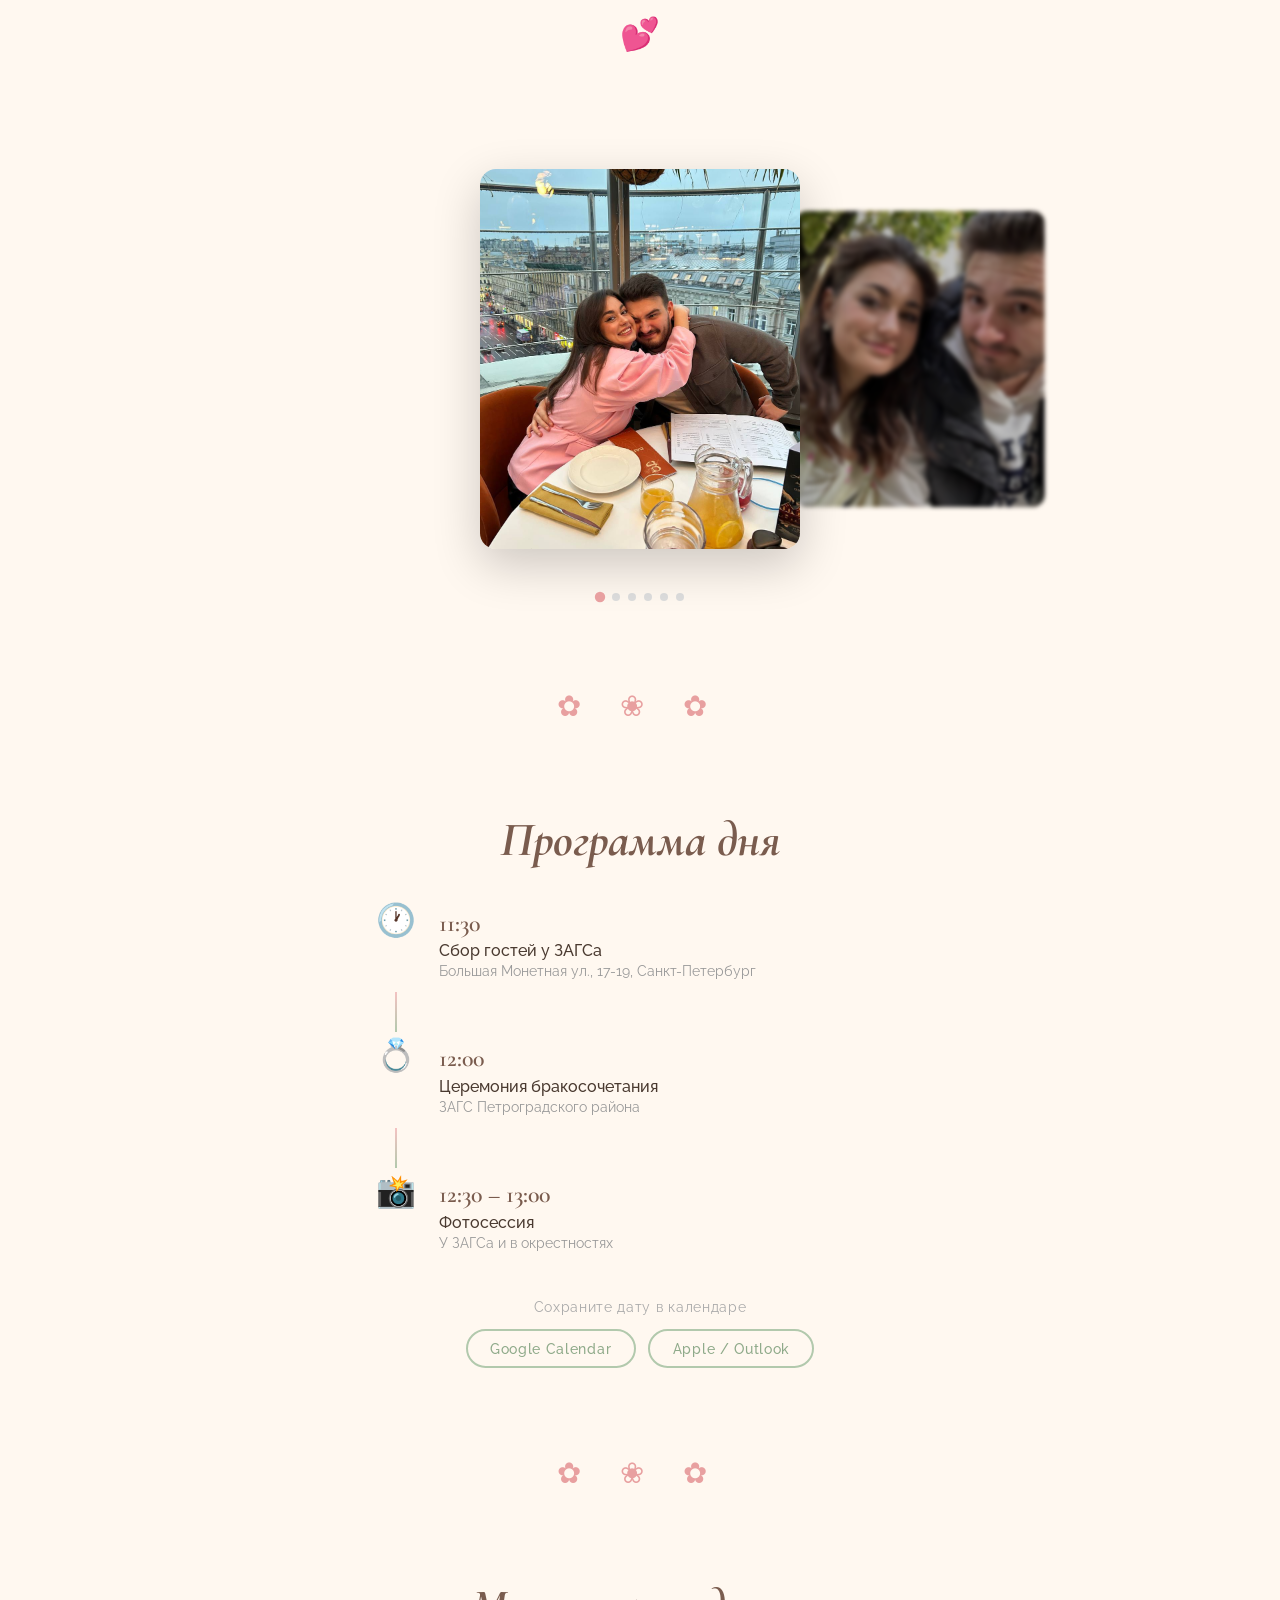
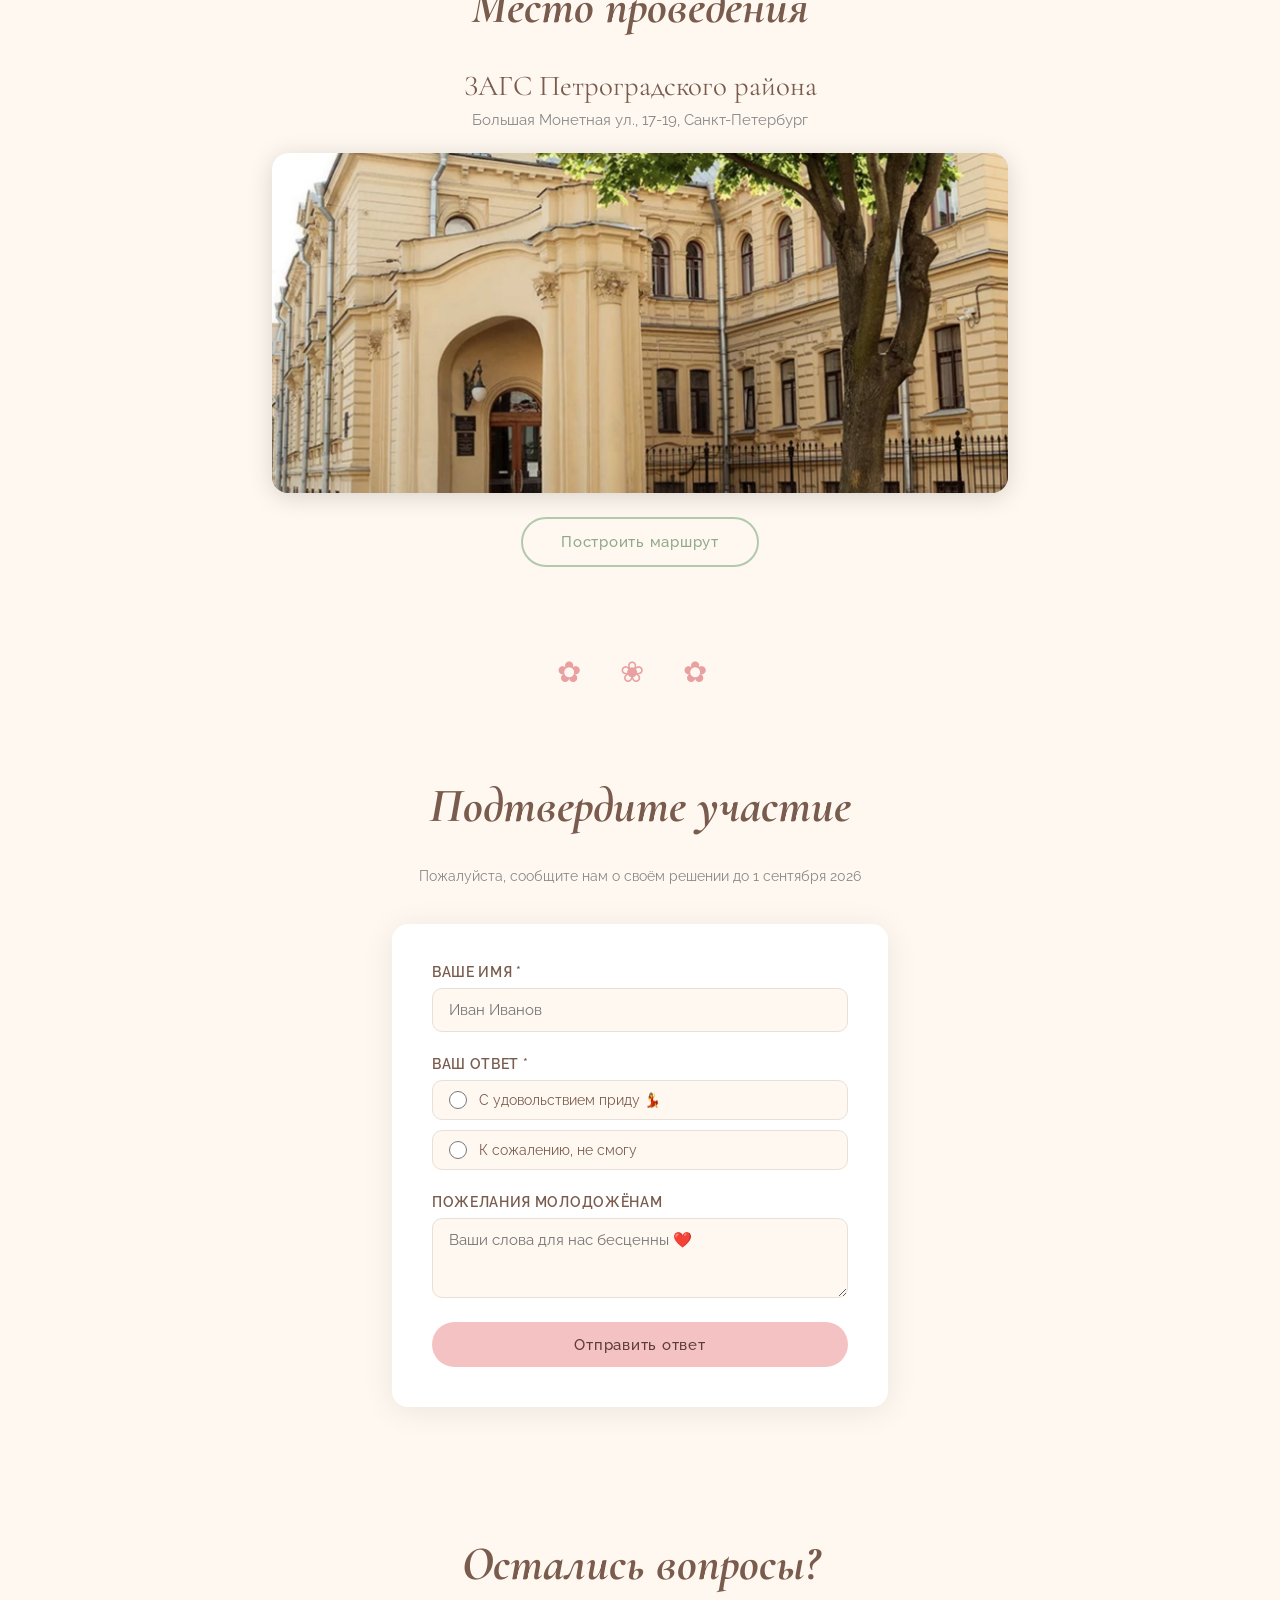
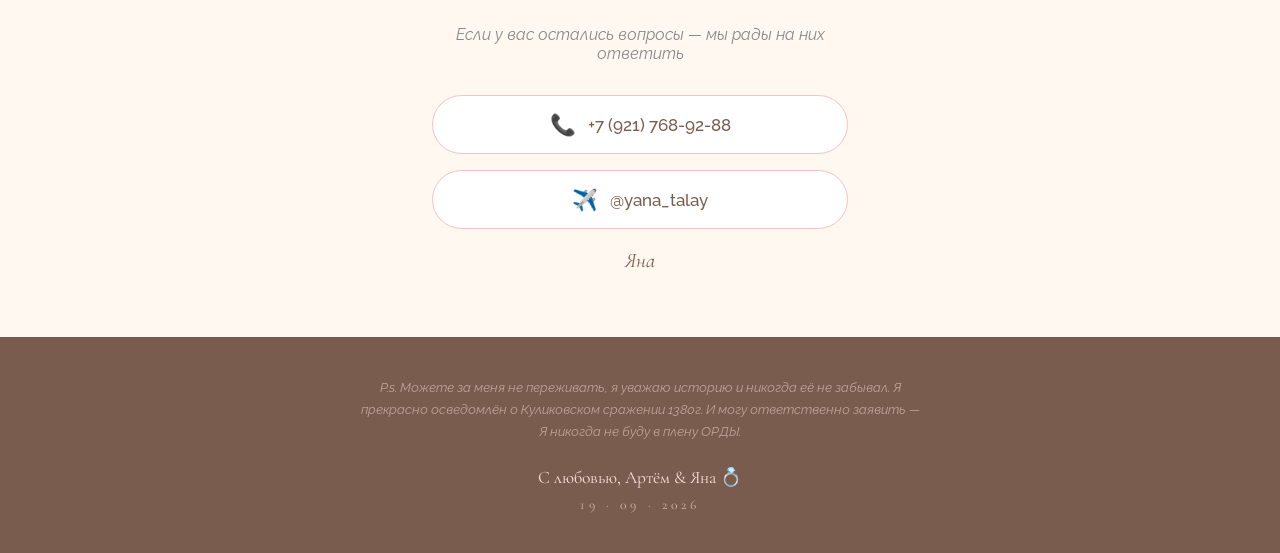
==== commit 6c6ac2c6: "feat: strikethrough joke in story text Co-Authored-By: Claude Sonnet 4.6 <noreply@anthropic.com>" ====
--- a/templates/index.html
+++ b/templates/index.html
@@ -7,7 +7,7 @@
   <link rel="preconnect" href="https://fonts.googleapis.com" />
   <link rel="preconnect" href="https://fonts.gstatic.com" crossorigin />
   <link href="https://fonts.googleapis.com/css2?family=Cormorant+Garamond:ital,wght@0,400;0,600;1,400;1,600&family=Raleway:wght@300;400;500&display=swap" rel="stylesheet" />
-  <link rel="stylesheet" href="/static/css/style.css" />
+  <link rel="stylesheet" href="/static/css/style.css?v=2" />
 </head>
 <body>
 
@@ -73,11 +73,11 @@
   <section class="story reveal">
     <h2 class="section-title">Наша история</h2>
     <p class="story__text">
-      Каждая история любви особенна, но наша — самая любимая для нас.
-      Мы встретились в школе спортивного мастерства имени Ю.С. Тюкалова,
-      охомутали автора сайта — и после этого решили идти по жизни вместе.
+      Каждая история любви особенна, но наша — самая незабываемая.
+      Мы встретились в школе спортивного мастерства имени Ю.С. Тюкалова.
+      И после этого решили идти по жизни вместе.
       И теперь хотим, чтобы вы — самые близкие нам люди — разделили с нами
-      этот самый счастливый для Яны момент.
+      этот самый счастливый для <s>Яны</s> нас момент.
     </p>
     <div class="story__hearts">💕</div>
   </section>
@@ -227,6 +227,6 @@
   <script>
     const WEDDING_DATE = "{{ wedding_date }}";
   </script>
-  <script src="/static/js/main.js"></script>
+  <script src="/static/js/main.js?v=3"></script>
 </body>
 </html>
--- a/static/css/style.css
+++ b/static/css/style.css
@@ -705,7 +705,9 @@
   font-size: 1.1rem;
 }
 
-.footer__quote {
+.footer__quote,
+.footer__quote:visited,
+.footer__quote:active {
   display: block;
   font-size: 0.8rem;
   font-family: 'Raleway', sans-serif;
@@ -718,7 +720,7 @@
   text-decoration: none;
   transition: opacity 0.2s;
 }
-.footer__quote:hover { opacity: 0.9; text-decoration: underline; }
+.footer__quote:hover { opacity: 0.9; color: #f5ddd5; text-decoration: underline; }
 
 .footer__date {
   font-size: 0.85rem;
